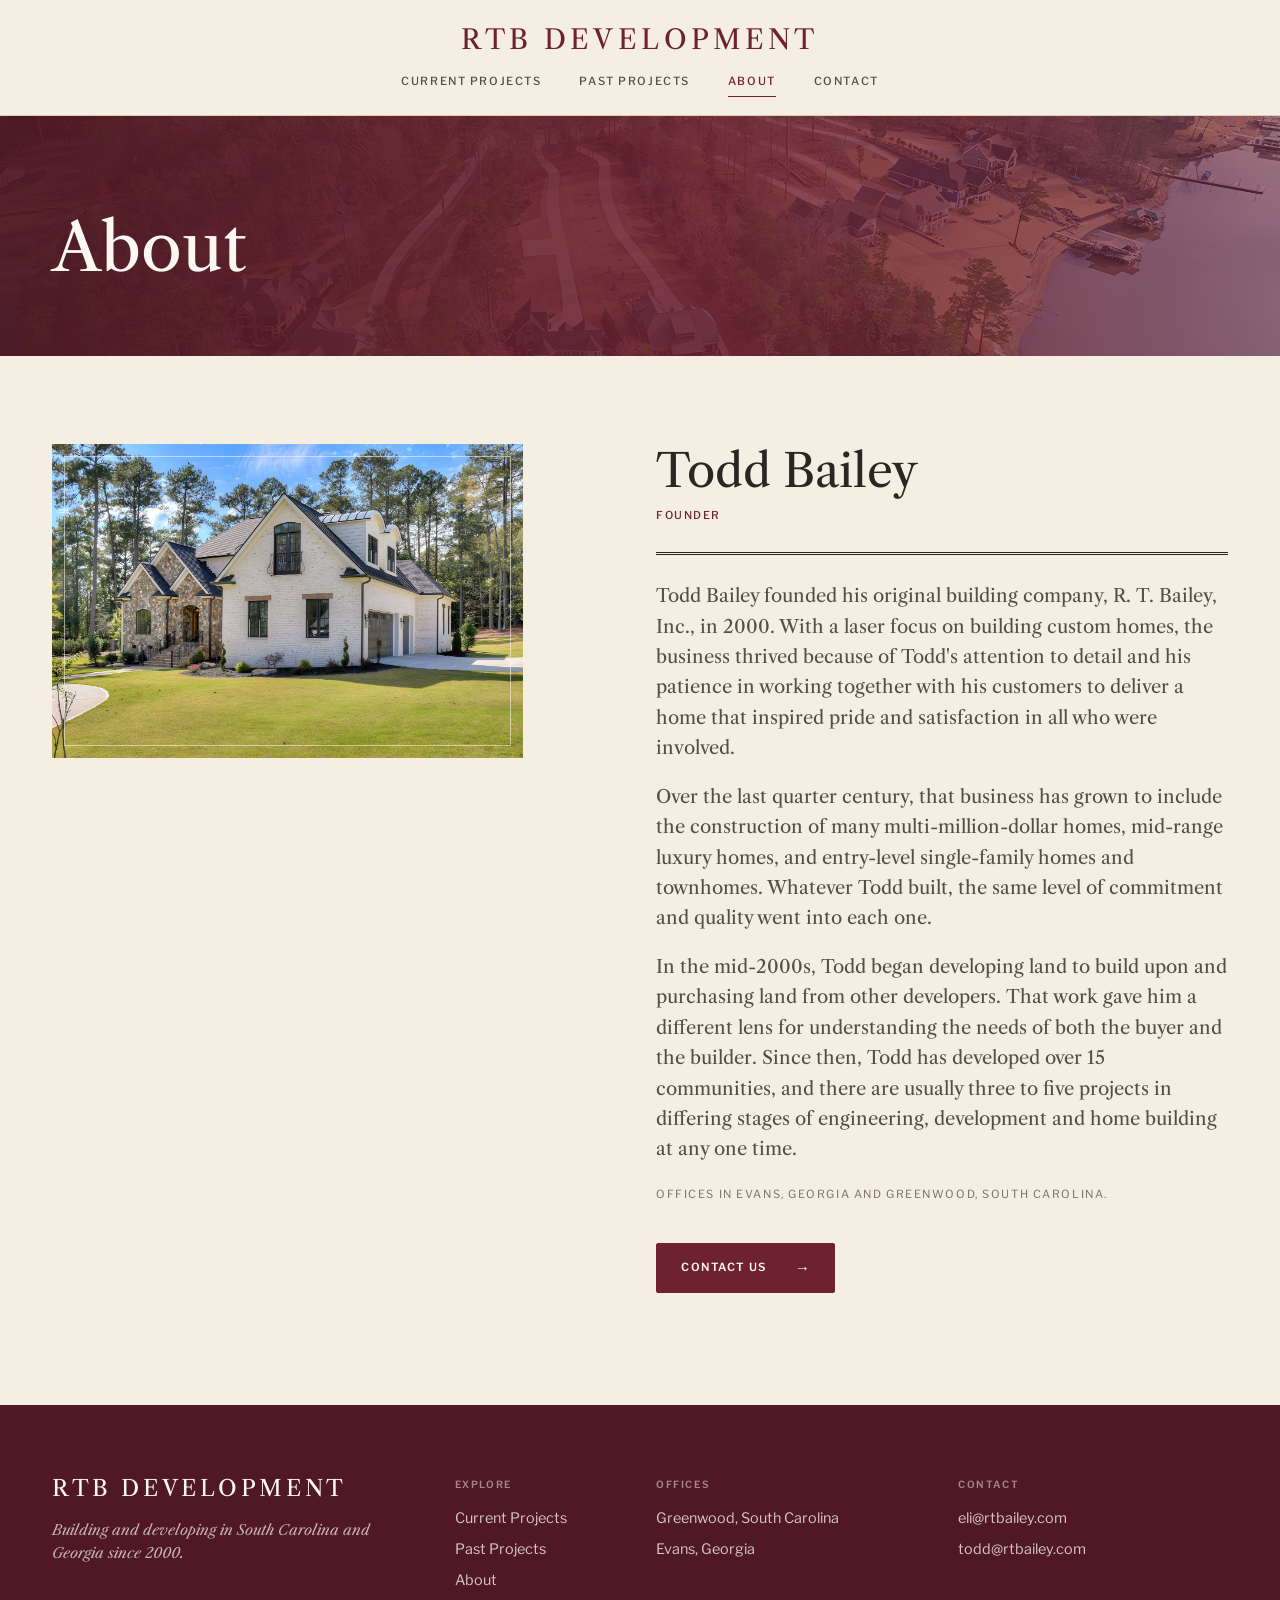
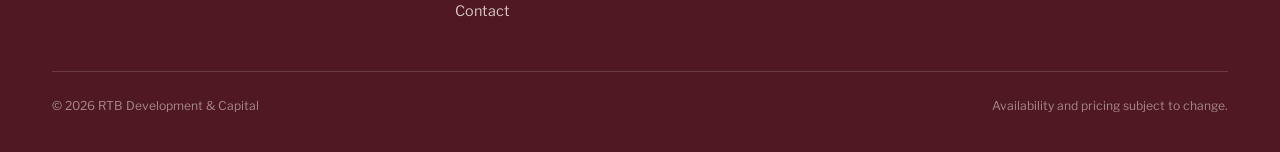
==== about.html @ 56f7044c "Publish 2026-11-24" ====
<!doctype html>
<html lang="en">
<head>
<meta charset="utf-8">
<meta name="viewport" content="width=device-width, initial-scale=1">
<title>About · RTB Development</title>
<meta name="description" content="RTB Development acquires, entitles and develops residential land.">
<meta name="theme-color" content="#6e2230">
<link rel="icon" href="images/favicon.svg" type="image/svg+xml">
<link rel="preconnect" href="https://fonts.googleapis.com">
<link rel="preconnect" href="https://fonts.gstatic.com" crossorigin>
<link href="https://fonts.googleapis.com/css2?family=Libre+Caslon+Text:ital,wght@0,400;0,700;1,400&family=Libre+Franklin:wght@400;500;600&display=swap" rel="stylesheet">
<link rel="stylesheet" href="css/site.css?v=20261124k">
</head>
<body data-page="about">
<a class="skip" href="#main">Skip to content</a>
<header class="site-header"></header>
<main id="main">

<section class="page-head" style="background-image:url('images/aerial-lake-lots.jpg')">
  <div class="wrap row"><h1>About</h1></div>
</section>

<section class="section" style="padding-top:0">
  <div class="wrap founder">
    <div class="founder-photo" id="founder-photo"></div>
    <div class="founder-body">
      <h2 id="founder-name"></h2>
      <p class="label" id="founder-title"></p>
      <div class="prose" id="founder-bio"></div>
      <div style="margin-top:40px"><a class="btn" href="contact.html">Contact us</a></div>
    </div>
  </div>
</section>
</main>
<footer class="site-footer"></footer>
<script src="data/inventory.js?v=20261124k"></script>
<script src="js/site.js?v=20261124k"></script>
<script src="js/pages.js?v=20261124k"></script>
</body>
</html>
---- css/site.css ----
/* RTB Development — public site.
   Southern heritage: Libre Caslon + Libre Franklin, parchment, maroon, pine, red clay. */

:root {
  --ink: #2a2723;
  --ink-2: #544e45;
  --muted: #7a7266;
  --rule: #d9cfbc;
  --rule-strong: #2a2723;
  --paper: #f5efe3;
  --paper-2: #fbf8f1;
  --tint: #ebe3d3;
  --cream: #fbf8f1;

  --maroon: #6e2230;
  --maroon-dark: #4f1822;
  --accent: #2e4a3b;          /* pine: available / under construction */
  --contract: #9c6a2c;        /* ochre: coming soon / under contract */
  --clay: #b5653f;
  --sold: #c4b9a4;

  --display: "Libre Caslon Text", Georgia, "Times New Roman", serif;
  --sans: "Libre Franklin", "Franklin Gothic Book", -apple-system, Arial, sans-serif;

  --max: 1240px;
  --gutter: 32px;
  --ease: cubic-bezier(.2, .7, .2, 1);
}

*, *::before, *::after { box-sizing: border-box; }
[hidden] { display: none !important; }
html { -webkit-text-size-adjust: 100%; scroll-behavior: smooth; }
body {
  margin: 0; font-family: var(--sans); font-size: 16px; line-height: 1.6;
  color: var(--ink); background: var(--paper); -webkit-font-smoothing: antialiased;
  font-feature-settings: "lnum" 1;
}
img { max-width: 100%; display: block; }
a { color: inherit; text-decoration: none; }
button { font: inherit; color: inherit; }
:focus-visible { outline: 2px solid var(--maroon); outline-offset: 3px; }
::selection { background: var(--maroon); color: var(--cream); }

.wrap { width: 100%; max-width: var(--max); margin: 0 auto; padding: 0 var(--gutter); }
.skip { position: absolute; left: -9999px; }
.skip:focus { left: 16px; top: 16px; z-index: 200; background: var(--ink); color: #fff; padding: 8px 12px; }

/* ---------- type ---------- */
h1, h2, h3 { font-family: var(--display); font-weight: 400; margin: 0; line-height: 1.15; }
h1 { font-size: clamp(2.5rem, 5.2vw, 4.25rem); line-height: 1.08; text-wrap: balance; }
h2 { font-size: clamp(1.8rem, 3vw, 2.5rem); text-wrap: balance; }
h3 { font-size: 1.35rem; }
p { margin: 0; }
.caps, .label, .nav, table.lots th, .seg button, .btn, .crumbs, .kicker {
  font-family: var(--sans); text-transform: uppercase; letter-spacing: .14em;
}
.label { font-size: .68rem; font-weight: 500; color: var(--muted); }
.kicker { font-size: .72rem; font-weight: 600; color: var(--maroon); display: flex; align-items: center; gap: 14px; margin-bottom: 18px; }
.kicker::before { content: ""; width: 28px; height: 1px; background: currentColor; }
.lede { font-family: var(--display); font-size: 1.25rem; line-height: 1.55; color: var(--ink-2); }

/* ---------- header ---------- */
.site-header { background: var(--paper); border-bottom: 1px solid var(--rule); position: relative; z-index: 60; transition: background .3s, border-color .3s, color .3s; }
.site-header .wrap { display: flex; flex-direction: column; align-items: center; gap: 14px; padding-top: 26px; padding-bottom: 18px; position: relative; }
.brand { font-family: var(--display); font-size: 1.7rem; letter-spacing: .16em; text-transform: uppercase; line-height: 1; color: var(--maroon); transition: color .3s; }
.brand span { color: inherit; }
.nav { display: flex; gap: 38px; font-size: .7rem; font-weight: 500; }
.nav a { color: var(--ink-2); padding: 6px 0; position: relative; transition: color .15s; }
.nav a::after { content: ""; position: absolute; left: 0; right: 0; bottom: 0; height: 1px; background: currentColor; transform: scaleX(0); transition: transform .25s var(--ease); }
.nav a:hover { color: var(--ink); }
.nav a:hover::after, .nav a[aria-current="page"]::after { transform: scaleX(1); }
.nav a[aria-current="page"] { color: var(--maroon); }
.nav-toggle { display: none; background: none; border: 0; padding: 10px; cursor: pointer; position: absolute; right: calc(var(--gutter) - 10px); top: 50%; transform: translateY(-50%); color: inherit; }

/* Home: header floats over the hero until you scroll. */
body[data-page="home"] .site-header { position: fixed; top: 0; left: 0; right: 0; background: transparent; border-color: transparent; color: var(--cream); }
body[data-page="home"] .site-header .brand,
body[data-page="home"] .site-header .nav a { color: var(--cream); }
body[data-page="home"] .site-header.is-solid { background: rgba(245, 239, 227, .97); border-color: var(--rule); color: var(--ink); }
body[data-page="home"] .site-header.is-solid .brand { color: var(--maroon); }
body[data-page="home"] .site-header.is-solid .nav a { color: var(--ink-2); }
body[data-page="home"] .site-header.is-solid .nav a[aria-current="page"] { color: var(--maroon); }

/* ---------- buttons ---------- */
.btn {
  display: inline-flex; align-items: center; justify-content: space-between; gap: 28px;
  min-height: 50px; padding: 0 24px; border: 1px solid var(--maroon); border-radius: 2px;
  background: var(--maroon); color: var(--cream); font-size: .7rem; font-weight: 600; cursor: pointer;
  transition: background .2s, color .2s, border-color .2s;
}
.btn::after { content: "→"; font-size: .95rem; letter-spacing: 0; transition: transform .2s var(--ease); }
.btn:hover { background: var(--maroon-dark); border-color: var(--maroon-dark); }
.btn:hover::after { transform: translateX(4px); }
.btn-line { background: transparent; color: var(--ink); border-color: var(--ink); }
.btn-line:hover { background: var(--ink); color: var(--paper); border-color: var(--ink); }
.btn-light { background: var(--cream); border-color: var(--cream); color: var(--maroon); }
.btn-light:hover { background: var(--tint); border-color: var(--tint); }
.btn-ghost { background: transparent; border-color: rgba(251,248,241,.55); color: var(--cream); }
.btn-ghost:hover { background: rgba(251,248,241,.12); border-color: var(--cream); }
.text-link { font-family: var(--display); font-style: italic; font-size: 1rem; border-bottom: 1px solid var(--rule); padding-bottom: 2px; transition: color .15s, border-color .15s; }
.text-link:hover { color: var(--maroon); border-color: var(--maroon); }

/* ---------- home hero: slow aerial pans ---------- */
.hero { position: relative; min-height: 100vh; min-height: 100svh; display: flex; align-items: flex-end; color: var(--cream); overflow: hidden; background: #1f2a22; }
.hero-reel { position: absolute; inset: 0; }
.hero-reel .shot { position: absolute; inset: -4%; background: center / cover no-repeat; opacity: 0; animation: reel 28s infinite; will-change: transform, opacity; }
.hero-reel .shot:nth-child(1) { animation-delay: -1.4s; --x0: -2%; --x1: 2%; }
.hero-reel .shot:nth-child(2) { animation-delay: 5.6s; --x0: 2%; --x1: -2%; }
.hero-reel .shot:nth-child(3) { animation-delay: 12.6s; --x0: -1%; --x1: 3%; }
.hero-reel .shot:nth-child(4) { animation-delay: 19.6s; --x0: 2%; --x1: -1%; }
@keyframes reel {
  0%   { opacity: 0; transform: scale(1.04) translateX(var(--x0)); }
  5%   { opacity: 1; }
  25%  { opacity: 1; }
  32%  { opacity: 0; transform: scale(1.14) translateX(var(--x1)); }
  100% { opacity: 0; transform: scale(1.14) translateX(var(--x1)); }
}
.hero::after {
  content: ""; position: absolute; inset: 0; pointer-events: none;
  background:
    linear-gradient(180deg, rgba(20,16,14,.55) 0%, rgba(20,16,14,0) 22%),
    linear-gradient(0deg, rgba(40,12,18,.88) 0%, rgba(40,12,18,.35) 45%, rgba(40,12,18,0) 70%);
}
.hero .wrap { position: relative; z-index: 2; padding-top: 180px; padding-bottom: 72px; }
.hero .where { font-size: .72rem; font-weight: 600; color: rgba(251,248,241,.8); margin-bottom: 22px; }
.hero h1 { font-size: clamp(2.9rem, 7vw, 6rem); max-width: 13ch; line-height: 1.02; }
.hero-foot { display: grid; grid-template-columns: repeat(12, 1fr); gap: var(--gutter); margin-top: 40px; align-items: end; }
.hero-foot p { grid-column: 1 / span 6; font-family: var(--display); font-size: 1.3rem; line-height: 1.5; color: rgba(251,248,241,.88); max-width: 40ch; }
.hero-foot .actions { grid-column: 8 / span 5; display: flex; gap: 12px; justify-content: flex-end; flex-wrap: wrap; }
.scroll-cue { position: absolute; z-index: 2; left: 50%; bottom: 22px; width: 1px; height: 44px; background: rgba(251,248,241,.35); overflow: hidden; }
.scroll-cue::after { content: ""; position: absolute; left: 0; top: -44px; width: 1px; height: 44px; background: var(--cream); animation: cue 2.4s var(--ease) infinite; }
@keyframes cue { to { top: 44px; } }

/* ---------- page banners (inner pages) ---------- */
.page-head {
  position: relative; color: var(--cream); padding: 96px 0 72px; margin-bottom: 88px;
  background: var(--maroon) center / cover no-repeat;
}
.page-head::before { content: ""; position: absolute; inset: 0; background: linear-gradient(100deg, rgba(79,24,34,.94) 0%, rgba(110,34,48,.86) 55%, rgba(110,34,48,.62) 100%); }
.page-head .wrap { position: relative; }
.page-head .row { display: grid; grid-template-columns: repeat(12, 1fr); gap: var(--gutter); align-items: end; }
.page-head h1 { grid-column: 1 / span 8; }
.page-head .aside { grid-column: 9 / span 4; font-family: var(--display); font-size: 1.1rem; color: rgba(251,248,241,.85); max-width: 36ch; }
.page-head .aside .where { display: block; font-family: var(--sans); font-size: .7rem; text-transform: uppercase; letter-spacing: .14em; font-weight: 600; color: var(--cream); margin-bottom: 10px; }
.crumbs { font-size: .66rem; margin-bottom: 26px; color: rgba(251,248,241,.7); }
.crumbs a:hover { color: var(--cream); }
.page-head .facts { border-top: 1px solid rgba(251,248,241,.35); }
.page-head .label { color: rgba(251,248,241,.7); }
.page-head .btn { background: var(--cream); border-color: var(--cream); color: var(--maroon); }

/* ---------- sections ---------- */
.section { padding: 112px 0; }
.section + .section { padding-top: 0; }
.section-head { display: flex; justify-content: space-between; align-items: flex-end; gap: 24px; margin-bottom: 44px; }
.section-head h2 { max-width: 20ch; }

/* ---------- tiles ---------- */
.tiles { display: grid; grid-template-columns: repeat(3, 1fr); gap: 56px var(--gutter); }
.tile { display: block; }
.tile-media { aspect-ratio: 4 / 3; background: var(--cream); position: relative; overflow: hidden; }
.tile-media .img { position: absolute; inset: 0; background: center / cover no-repeat; transition: transform .8s var(--ease); }
.tile:hover .tile-media .img { transform: scale(1.05); }
.tile-media.no-photo { display: flex; align-items: center; justify-content: center; flex-direction: column; gap: 12px; text-align: center; padding: 28px; color: var(--ink); font-family: var(--display); font-size: 1.55rem; line-height: 1.2; box-shadow: inset 0 0 0 1px var(--rule); }
.tile-media.no-photo::after { content: ""; position: absolute; inset: 10px; border: 1px solid var(--rule); pointer-events: none; }
.tile-media.no-photo small { font-family: var(--sans); font-size: .6rem; letter-spacing: .16em; text-transform: uppercase; color: var(--muted); }
.tile-past .tile-media.no-photo { background-color: var(--tint); box-shadow: none; }
.tile-past .tile-media.no-photo::after { border-color: rgba(42,39,35,.18); }
.tile-flag { position: absolute; top: 14px; left: 14px; z-index: 2; background: var(--cream); font-size: .6rem; font-weight: 600; letter-spacing: .14em; text-transform: uppercase; padding: 7px 10px; }
.tile-body { padding-top: 18px; display: flex; justify-content: space-between; align-items: baseline; gap: 16px; }
.tile-body h3 { font-size: 1.4rem; transition: color .15s; }
.tile-loc { margin-top: 4px; font-size: .66rem; font-weight: 500; letter-spacing: .14em; text-transform: uppercase; color: var(--muted); }
a.tile:hover h3 { color: var(--maroon); }
.tile-meta { font-size: .85rem; color: var(--muted); text-align: right; white-space: nowrap; flex: none; }
.tile-meta .avail { color: var(--accent); font-weight: 500; }
.tile-go { color: var(--maroon); display: inline-block; margin-left: 8px; transition: transform .2s var(--ease); }
a.tile:hover .tile-go { transform: translateX(4px); }
.tile-note { margin-top: 6px; font-size: .9rem; color: var(--ink-2); }

/* ---------- status ---------- */
.avail { color: var(--accent); font-weight: 500; }
.phase { font-family: var(--sans); font-size: .64rem; font-weight: 600; text-transform: uppercase; letter-spacing: .14em; }
.phase-construction, .phase-selling, .phase-presale { color: var(--accent); }
.phase-coming-soon { color: var(--contract); }
.status { display: inline-flex; align-items: center; gap: 8px; font-size: .85rem; white-space: nowrap; }
.status::before { content: ""; width: 8px; height: 8px; border-radius: 50%; background: currentColor; }
.status-available { color: var(--accent); }
.status-contract { color: var(--contract); }
.status-sold { color: var(--muted); }
.status-sold::before { background: var(--sold); }
.status-planned { color: #3f6f95; }

/* ---------- founder teaser (home) ---------- */
.teaser { display: grid; grid-template-columns: repeat(12, 1fr); gap: var(--gutter); align-items: center; }
.teaser-photo { grid-column: 1 / span 6; aspect-ratio: 5 / 4; background: var(--tint) center / cover no-repeat; position: relative; }
.teaser-photo::after { content: ""; position: absolute; inset: 14px; border: 1px solid rgba(251,248,241,.6); pointer-events: none; }
.teaser-body { grid-column: 8 / span 5; }
.teaser-body .lede { margin-top: 24px; }
.teaser-body .sig { margin-top: 28px; font-family: var(--display); font-style: italic; font-size: 1.15rem; }
.teaser-body .sig span { display: block; font-family: var(--sans); font-style: normal; font-size: .64rem; letter-spacing: .14em; text-transform: uppercase; color: var(--muted); margin-top: 4px; }
.teaser-body .btn { margin-top: 36px; }

/* ---------- closing band ---------- */
.closing { position: relative; color: var(--cream); background: #2a2a24 center / cover no-repeat; }
.closing::before { content: ""; position: absolute; inset: 0; background: linear-gradient(90deg, rgba(40,12,18,.9) 0%, rgba(40,12,18,.62) 55%, rgba(40,12,18,.3) 100%); }
.closing .wrap { position: relative; padding-top: 140px; padding-bottom: 140px; }
.closing h2 { font-size: clamp(2.2rem, 4.4vw, 3.6rem); max-width: 16ch; }
.closing p { margin-top: 20px; font-family: var(--display); font-size: 1.2rem; color: rgba(251,248,241,.85); max-width: 42ch; }
.closing .actions { margin-top: 36px; display: flex; gap: 12px; flex-wrap: wrap; }

/* ---------- lot table ---------- */
.toolbar { display: flex; flex-wrap: wrap; gap: 24px; align-items: center; padding: 18px 0; border-bottom: 1px solid var(--rule); border-top: 3px double var(--rule-strong); }
.seg { display: flex; gap: 22px; }
.seg button { background: none; border: 0; padding: 8px 0; cursor: pointer; font-size: .68rem; color: var(--muted); border-bottom: 1px solid transparent; transition: color .15s, border-color .15s; }
.seg button:hover { color: var(--ink); }
.seg button[aria-pressed="true"] { color: var(--ink); border-bottom-color: var(--maroon); }
.select {
  appearance: none; -webkit-appearance: none; cursor: pointer; border: 0; border-bottom: 1px solid var(--rule);
  background: transparent url("data:image/svg+xml,%3Csvg xmlns='http://www.w3.org/2000/svg' width='10' height='6'%3E%3Cpath d='M1 1l4 4 4-4' stroke='%232a2723' fill='none'/%3E%3C/svg%3E") right 2px center no-repeat;
  padding: 8px 24px 8px 0; font-size: .9rem; color: var(--ink); font-family: var(--sans);
}
.toolbar .count { margin-left: auto; font-size: .9rem; color: var(--muted); }
.table-wrap { overflow-x: auto; }
table.lots { width: 100%; border-collapse: collapse; font-size: .95rem; }
table.lots th { text-align: left; font-weight: 500; font-size: .64rem; color: var(--muted); padding: 16px 16px 12px 0; border-bottom: 1px solid var(--rule); white-space: nowrap; }
table.lots th button { all: unset; cursor: pointer; }
table.lots th button:hover { color: var(--ink); }
table.lots th button[data-dir]::after { content: " ↓"; }
table.lots th button[data-dir="asc"]::after { content: " ↑"; }
table.lots td { padding: 18px 16px 18px 0; border-bottom: 1px solid var(--rule); white-space: nowrap; }
table.lots tbody tr { cursor: pointer; transition: background .12s; }
table.lots tbody tr:hover { background: var(--tint); }
table.lots .lot-id { font-family: var(--display); font-size: 1.15rem; }
table.lots .num, table.lots th.num { text-align: right; }
table.lots td:last-child, table.lots th:last-child { padding-right: 0; padding-left: 32px; }
.empty { padding: 48px 0; color: var(--muted); }

/* ---------- community ---------- */
.facts { display: grid; grid-template-columns: repeat(4, 1fr); gap: var(--gutter); margin-top: 56px; }
.facts > div { padding-top: 16px; }
.fact-value { font-family: var(--display); font-size: 1.9rem; line-height: 1.15; }
.facts .label { margin-top: 6px; }
.plan-grid { display: grid; grid-template-columns: repeat(12, 1fr); gap: var(--gutter); align-items: start; }
.plan { grid-column: 1 / span 8; }
.plan-bar { display: flex; justify-content: space-between; align-items: center; gap: 16px; flex-wrap: wrap; padding-bottom: 14px; }
.legend { display: flex; gap: 20px; flex-wrap: wrap; }
.site-plan { display: block; width: 100%; height: auto; background: var(--tint); }
.site-plan .lot { cursor: pointer; outline: none; }
.site-plan .lot rect, .site-plan .lot path { stroke: var(--paper); stroke-width: 3; transition: opacity .15s; }
.site-plan .lot:hover rect, .site-plan .lot:hover path, .site-plan .lot:focus-visible rect, .site-plan .lot:focus-visible path { opacity: .85; }
.site-plan .lot.is-selected rect, .site-plan .lot.is-selected path { stroke: var(--ink); stroke-width: 4; }
.site-plan .lot text { pointer-events: none; font-family: var(--display); font-size: 24px; fill: var(--cream); }
.site-plan .lot text.sub { font-family: var(--sans); font-size: 12px; fill: rgba(255,255,255,.85); }
.site-plan .lot-sold text { fill: var(--ink-2); }
.site-plan .lot-sold text.sub { fill: var(--muted); }
.plan-note { margin-top: 12px; font-size: .8rem; color: var(--muted); }
.detail { grid-column: 9 / span 4; border-top: 3px double var(--rule-strong); padding-top: 20px; position: sticky; top: 24px; }
.detail .top { display: flex; justify-content: space-between; align-items: baseline; gap: 12px; }
.detail .name { font-family: var(--display); font-size: 2.5rem; line-height: 1; }
.detail .price { font-family: var(--display); font-size: 1.7rem; margin-top: 20px; }
.spec { list-style: none; margin: 24px 0 0; padding: 0; }
.spec li { display: flex; justify-content: space-between; gap: 16px; padding: 12px 0; border-top: 1px solid var(--rule); font-size: .92rem; }
.spec li span:first-child { color: var(--muted); }
.spec li span:last-child { text-align: right; }
.detail .note { margin-top: 16px; font-size: .92rem; color: var(--ink-2); }
.detail .actions { display: grid; gap: 10px; margin-top: 24px; }
.two-col { display: grid; grid-template-columns: repeat(12, 1fr); gap: var(--gutter); }
.two-col > :first-child { grid-column: 1 / span 4; }
.two-col > :last-child { grid-column: 5 / span 8; }
.plain-list { list-style: none; margin: 0; padding: 0; }
.plain-list li { padding: 12px 0; border-bottom: 1px solid var(--rule); font-size: .95rem; }
.project-cta { display: grid; grid-template-columns: repeat(12, 1fr); gap: var(--gutter); align-items: center; }
.project-cta-media { grid-column: 1 / span 7; }
.project-cta-media .tile-media { aspect-ratio: 16 / 10; }
.project-cta-body { grid-column: 9 / span 4; }
.project-cta-body .lede { margin: 18px 0 32px; }

/* ---------- project gallery ---------- */
.gallery { display: grid; grid-template-columns: repeat(2, 1fr); gap: var(--gutter); }
.gallery-item { display: block; aspect-ratio: 16 / 9; background: var(--tint) center / cover no-repeat; transition: opacity .2s; }
.gallery-item:hover { opacity: .9; }
.gallery-item:only-child { grid-column: 1 / -1; aspect-ratio: 21 / 9; }
.gallery-video { display: block; width: 100%; aspect-ratio: 16 / 9; background: #1c1a17; object-fit: cover; }
.gallery-video { grid-column: 1 / -1; }
.gallery-single { grid-column: 1 / -1; display: block; }
.gallery-single img { display: block; max-width: 100%; max-height: 720px; width: auto; height: auto; margin: 0 auto; }
/* static colored site plan on a project page */
.layout-plan { display: block; border: 1px solid var(--line, rgba(0,0,0,.12)); }
.layout-plan img { display: block; width: 100%; height: auto; }

/* ---------- about ---------- */
.prose { font-family: var(--display); font-size: 1.15rem; line-height: 1.65; color: var(--ink-2); }
.prose p + p { margin-top: 1em; }
.founder { display: grid; grid-template-columns: repeat(12, 1fr); gap: var(--gutter); align-items: start; }
.founder-photo { grid-column: 1 / span 5; aspect-ratio: 3 / 2; background: var(--tint) center / cover no-repeat; position: sticky; top: 32px; }
.founder-photo::after { content: ""; position: absolute; inset: 12px; border: 1px solid rgba(251,248,241,.55); pointer-events: none; }
.founder-photo.no-photo { display: flex; align-items: flex-end; padding: 28px; font-family: var(--display); font-size: 1.3rem; color: var(--ink-2); }
.founder-photo.no-photo::after { border-color: rgba(42,39,35,.2); }
.founder-body { grid-column: 7 / span 6; }
.founder-body h2 { font-size: clamp(2.1rem, 3.6vw, 3rem); }
.founder-body .label { margin-top: 10px; color: var(--maroon); }
.founder-body .prose { margin-top: 28px; padding-top: 26px; border-top: 3px double var(--rule-strong); }
.founder-body .prose p:last-child { font-family: var(--sans); font-size: .7rem; text-transform: uppercase; letter-spacing: .14em; color: var(--muted); margin-top: 1.8em; }

/* ---------- contact ---------- */
.contact-grid { display: grid; grid-template-columns: repeat(12, 1fr); gap: var(--gutter); }
.contact-info { grid-column: 1 / span 4; }
.contact-info h2 { margin-bottom: 32px; }
.contact-info dl { margin: 0; display: grid; gap: 28px; }
.contact-info dd { margin: 8px 0 0; font-family: var(--display); font-size: 1.15rem; line-height: 1.5; }
.contact-info dd a { border-bottom: 1px solid var(--rule); }
.contact-info dd a:hover { border-color: var(--maroon); color: var(--maroon); }
.form { grid-column: 6 / span 7; display: grid; gap: 30px; background: var(--paper-2); padding: 44px; box-shadow: inset 0 0 0 1px var(--rule); }
.form-row { display: grid; grid-template-columns: 1fr 1fr; gap: var(--gutter); }
.field { display: grid; gap: 4px; }
.field label { font-size: .64rem; font-weight: 500; color: var(--muted); text-transform: uppercase; letter-spacing: .14em; }
.field input, .field select, .field textarea {
  font: inherit; font-size: 1rem; color: var(--ink); background: transparent;
  border: 0; border-bottom: 1px solid var(--rule); border-radius: 0; padding: 10px 0; min-height: 44px; transition: border-color .15s;
}
.field select { appearance: none; -webkit-appearance: none; cursor: pointer; background: url("data:image/svg+xml,%3Csvg xmlns='http://www.w3.org/2000/svg' width='10' height='6'%3E%3Cpath d='M1 1l4 4 4-4' stroke='%232a2723' fill='none'/%3E%3C/svg%3E") right 2px center no-repeat; }
.field textarea { min-height: 120px; resize: vertical; }
.field input:focus, .field select:focus, .field textarea:focus { outline: none; border-bottom-color: var(--maroon); }
.form .btn { justify-self: start; min-width: 220px; }
.form-status { font-size: .9rem; color: var(--accent); min-height: 1.4em; }
.form-status.error { color: #a4402f; }

/* ---------- footer ---------- */
.site-footer { background: var(--maroon-dark); color: rgba(251,248,241,.78); font-size: .9rem; }
.site-footer .wrap { padding-top: 72px; padding-bottom: 36px; }
.footer-top { display: grid; grid-template-columns: repeat(12, 1fr); gap: var(--gutter); padding-bottom: 48px; border-bottom: 1px solid rgba(251,248,241,.15); }
.site-footer .brand { color: var(--cream); font-size: 1.4rem; }
.footer-brand { grid-column: 1 / span 4; }
.footer-brand p { margin-top: 16px; font-family: var(--display); font-style: italic; color: rgba(251,248,241,.7); }
.footer-col { grid-column: span 2; }
.footer-col.wide { grid-column: span 3; }
.footer-col h5 { margin: 0 0 14px; font-size: .62rem; font-weight: 600; letter-spacing: .16em; text-transform: uppercase; color: rgba(251,248,241,.5); }
.footer-col ul { list-style: none; margin: 0; padding: 0; display: grid; gap: 8px; }
.footer-col a:hover { color: var(--cream); }
.footer-bottom { padding-top: 24px; display: flex; justify-content: space-between; gap: 16px; flex-wrap: wrap; font-size: .76rem; color: rgba(251,248,241,.5); }

/* ---------- reveal on scroll ---------- */
.reveal { opacity: 0; transform: translateY(18px); transition: opacity .8s var(--ease), transform .8s var(--ease); }
.reveal.is-in { opacity: 1; transform: none; }

/* ---------- responsive ---------- */
@media (max-width: 1000px) {
  .tiles { grid-template-columns: repeat(2, 1fr); }
  .plan, .detail { grid-column: 1 / -1; }
  .detail { position: static; }
  .page-head h1, .page-head .aside { grid-column: 1 / -1; }
  .page-head .aside { margin-top: 20px; }
  .teaser-photo, .teaser-body, .project-cta-media, .project-cta-body { grid-column: 1 / -1; }
  .footer-brand { grid-column: 1 / -1; }
  .footer-col, .footer-col.wide { grid-column: span 4; }
}
@media (max-width: 780px) {
  :root { --gutter: 20px; }
  .nav-toggle { display: block; }
  .site-header .wrap { align-items: flex-start; padding-top: 18px; padding-bottom: 18px; }
  .brand { font-size: 1.2rem; }
  .nav { position: absolute; top: 100%; left: 0; right: 0; flex-direction: column; gap: 0; background: var(--paper); border-bottom: 1px solid var(--rule); padding: 0 var(--gutter) 16px; display: none; z-index: 50; }
  .nav.is-open { display: flex; }
  .nav a, body[data-page="home"] .site-header .nav a { padding: 14px 0; border-bottom: 1px solid var(--rule); font-size: .78rem; color: var(--ink-2); }
  .nav a::after { display: none; }
  .hero .wrap { padding-bottom: 64px; }
  .scroll-cue { display: none; }
  .section-head { flex-direction: column; align-items: flex-start; gap: 16px; margin-bottom: 32px; }
  .hero-foot p, .hero-foot .actions { grid-column: 1 / -1; justify-content: flex-start; }
  .section { padding: 80px 0; }
  .page-head { padding: 64px 0 52px; margin-bottom: 64px; }
  .tiles { grid-template-columns: 1fr; gap: 40px; }
  .facts { grid-template-columns: repeat(2, 1fr); row-gap: 20px; }
  .two-col > :first-child, .two-col > :last-child { grid-column: 1 / -1; }
  .founder-photo, .founder-body { grid-column: 1 / -1; }
  .gallery { grid-template-columns: 1fr; }
  .founder-photo { position: relative; top: 0; }
  .contact-info, .form { grid-column: 1 / -1; }
  .form { padding: 24px; }
  .form-row { grid-template-columns: 1fr; }
  .closing .wrap { padding-top: 96px; padding-bottom: 96px; }
  .footer-col, .footer-col.wide { grid-column: 1 / -1; }
  table.lots .col-front { display: none; }
  .toolbar .count { margin-left: 0; }
}
@media (max-width: 480px) {
  table.lots .col-comm { display: none; }
  table.lots th, table.lots td { padding-right: 10px; }
  table.lots td:last-child, table.lots th:last-child { padding-left: 8px; }
  table.lots .status { white-space: normal; font-size: .8rem; }
}
@media (prefers-reduced-motion: reduce) {
  html { scroll-behavior: auto; }
  *, *::before, *::after { transition: none !important; animation: none !important; }
  .hero-reel .shot:first-child { opacity: 1; transform: none; }
  .reveal { opacity: 1; transform: none; }
}

/* Rendered site plans (overlay: "outline"): status as a soft tint + thin outline so the drawing stays readable. */
.site-plan .lot path.outline { fill-opacity: var(--tint, .35); stroke-width: var(--outline, 2); stroke-opacity: .9; }
.site-plan .lot:hover path.outline, .site-plan .lot:focus-visible path.outline { opacity: 1; fill-opacity: calc(var(--tint, .35) + .2); }
.site-plan .lot.is-selected path.outline { fill-opacity: calc(var(--tint, .35) + .3); stroke: var(--ink); stroke-width: calc(var(--outline, 2) + 2); }
.legend-extra { display: inline-flex; align-items: center; gap: 6px; font-size: .85rem; color: var(--muted); }
.legend-extra i { width: 10px; height: 10px; border-radius: 2px; display: inline-block; box-shadow: inset 0 0 0 1px rgba(0,0,0,.18); }

/* project details list */
.detail-list { margin: 0; }
.detail-list > div { display: grid; grid-template-columns: 11rem 1fr; gap: 16px; padding: 12px 0; border-bottom: 1px solid var(--rule); }
.detail-list dt { font-size: .74rem; letter-spacing: .12em; text-transform: uppercase; color: var(--muted, #6f6a62); padding-top: 3px; }
.detail-list dd { margin: 0; }
@media (max-width: 600px) { .detail-list > div { grid-template-columns: 1fr; gap: 2px; } }

/* project overview: photo + details side by side */
#interest-section .project-cta { align-items: start; }
#interest-section .project-cta-media { grid-column: 1 / span 7; }
#interest-section .project-cta-body { grid-column: 8 / span 5; }
#interest-section .project-cta-body h2 { margin-bottom: 18px; }
.overview-details > div { grid-template-columns: 7.5rem 1fr; gap: 12px; padding: 9px 0; font-size: .9rem; }
.overview-details dt { font-size: .66rem; }
#interest-section .project-cta-body .lede { margin: 22px 0 26px; font-size: 1rem; }
@media (max-width: 1000px) { #interest-section .project-cta-media { position: static; } #interest-section .project-cta-media, #interest-section .project-cta-body { grid-column: 1 / -1; } }

/* Small disclaimer on a project's main photo (e.g. an artist's rendering). */
.tile-media { position: relative; }
.photo-note { position: absolute; z-index: 2; left: 10px; bottom: 10px; max-width: calc(100% - 20px); margin: 0; padding: 4px 9px; border-radius: 3px;
  background: rgba(20, 16, 12, .62); color: #f5efe4; font-size: 11.5px; line-height: 1.3; letter-spacing: .01em; pointer-events: none; }
.tile .photo-note { left: 8px; bottom: 8px; font-size: 10.5px; padding: 3px 7px; }

/* Features list under the overview photo, filling the space beside the details. */
.cta-features { margin-top: 36px; }
.cta-features h3 { font-family: var(--display); font-weight: 400; font-size: 1.5rem; margin: 0 0 6px; }
.cta-features .plain-list li { padding: 10px 0; }
.cta-features #c-plat:not(:empty) { margin-top: 16px; }

/* Location map + distances (project pages with `map`) */
.where { display: grid; grid-template-columns: repeat(12, 1fr); gap: 0 32px; align-items: start; }
.where-map { grid-column: 1 / span 7; aspect-ratio: 4 / 3; background: var(--tint); border: 1px solid var(--rule); z-index: 0; }
.where-body { grid-column: 8 / span 5; }
.where-body h2 { margin-bottom: 14px; }
.where-list { list-style: none; margin: 18px 0 0; padding: 0; border-top: 1px solid var(--rule); }
.where-list li { display: flex; justify-content: space-between; gap: 16px; padding: 14px 0; border-bottom: 1px solid var(--rule); }
.where-list .pl { font-family: var(--display); font-size: 1.15rem; }
.where-list .d { color: var(--muted); font-size: .92rem; white-space: nowrap; }
.where .plan-note { margin-top: 12px; }
.map-label { background: rgba(255,255,255,.92); border: 0; border-radius: 3px; box-shadow: 0 1px 3px rgba(0,0,0,.25); font: 600 12px/1.2 var(--sans); color: #2a2723; padding: 3px 7px; }
.map-label::before { display: none; }
.map-label-site { background: #6e2230; color: #fff; font-size: 13px; }
@media (max-width: 1000px) { .where-map, .where-body { grid-column: 1 / -1; } .where-body { margin-top: 24px; } }

.status-presale { color: #2e7d5b; }
.status-later { color: #3f6f95; }
.where-map .leaflet-tile-pane { filter: saturate(.55) sepia(.12) brightness(1.03); }
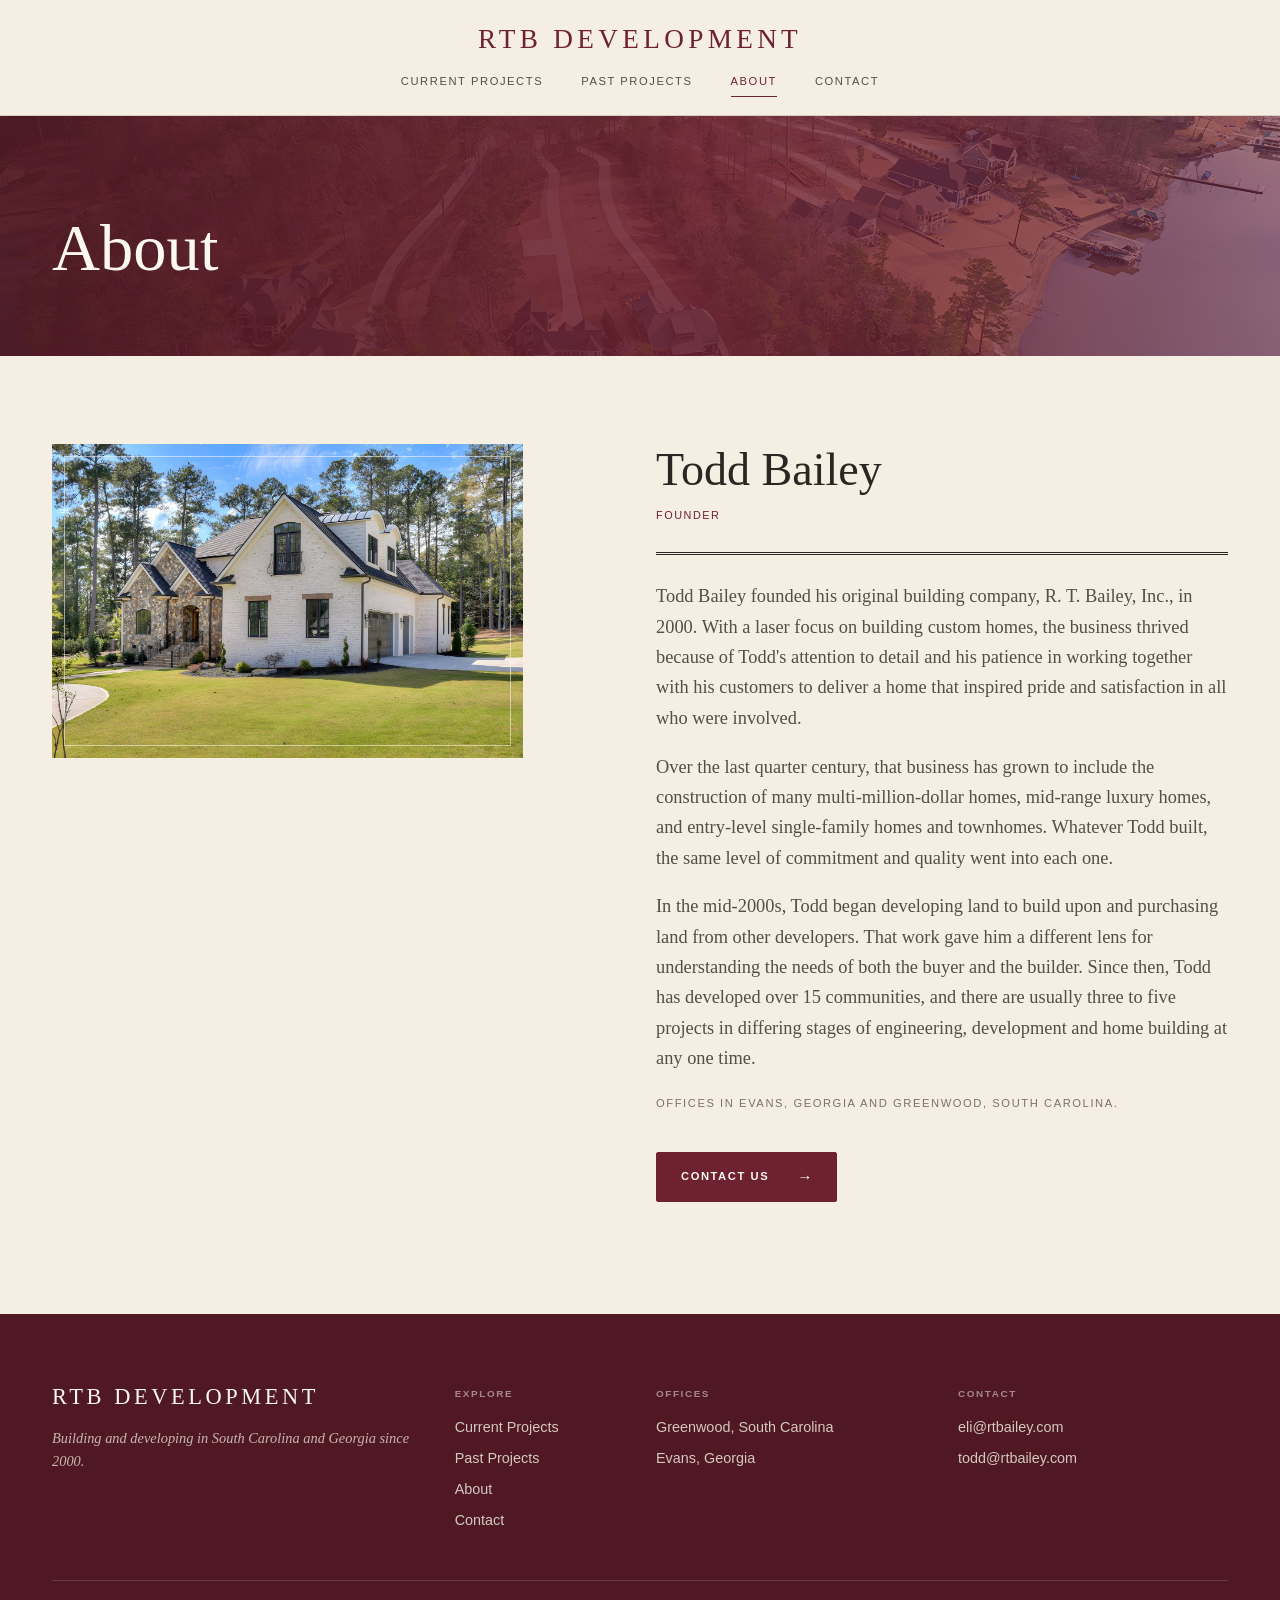
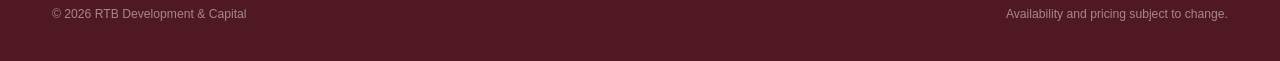
==== commit 0b64d3ab: "Publish 2026-11-24" ====
--- a/about.html
+++ b/about.html
@@ -2,6 +2,8 @@
 <html lang="en">
 <head>
 <meta charset="utf-8">
+<meta http-equiv="Content-Security-Policy" content="default-src 'self'; script-src 'self' https://cdnjs.cloudflare.com; style-src 'self' 'unsafe-inline' https://fonts.googleapis.com https://cdnjs.cloudflare.com; font-src 'self' https://fonts.gstatic.com; img-src 'self' data: https://tile.openstreetmap.org; media-src 'self'; connect-src 'self'; object-src 'none'; base-uri 'self'; form-action 'self' mailto:; upgrade-insecure-requests">
+<meta name="referrer" content="strict-origin-when-cross-origin">
 <meta name="viewport" content="width=device-width, initial-scale=1">
 <title>About · RTB Development</title>
 <meta name="description" content="RTB Development acquires, entitles and develops residential land.">
@@ -10,7 +12,7 @@
 <link rel="preconnect" href="https://fonts.googleapis.com">
 <link rel="preconnect" href="https://fonts.gstatic.com" crossorigin>
 <link href="https://fonts.googleapis.com/css2?family=Libre+Caslon+Text:ital,wght@0,400;0,700;1,400&family=Libre+Franklin:wght@400;500;600&display=swap" rel="stylesheet">
-<link rel="stylesheet" href="css/site.css?v=20261124k">
+<link rel="stylesheet" href="css/site.css?v=20261124l">
 </head>
 <body data-page="about">
 <a class="skip" href="#main">Skip to content</a>
@@ -34,8 +36,8 @@
 </section>
 </main>
 <footer class="site-footer"></footer>
-<script src="data/inventory.js?v=20261124k"></script>
-<script src="js/site.js?v=20261124k"></script>
-<script src="js/pages.js?v=20261124k"></script>
+<script src="data/inventory.js?v=20261124l"></script>
+<script src="js/site.js?v=20261124l"></script>
+<script src="js/pages.js?v=20261124l"></script>
 </body>
 </html>
